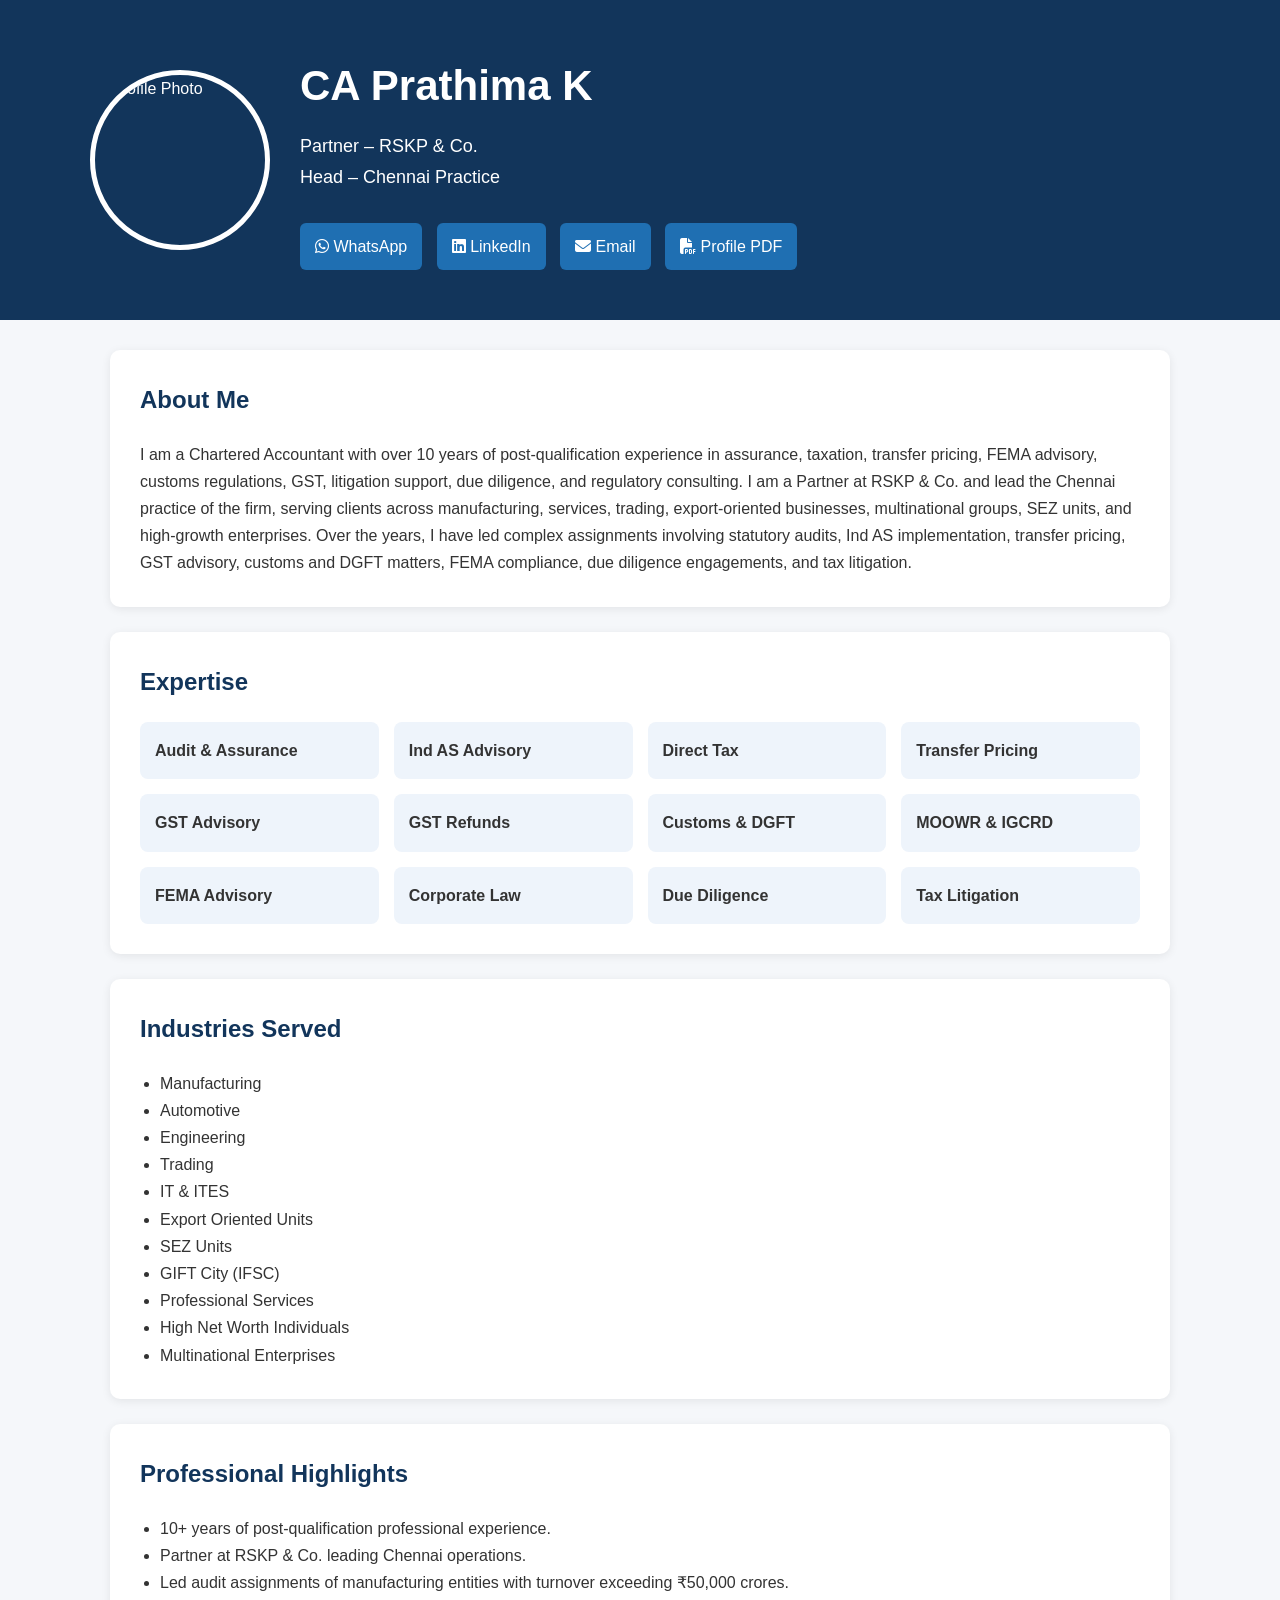
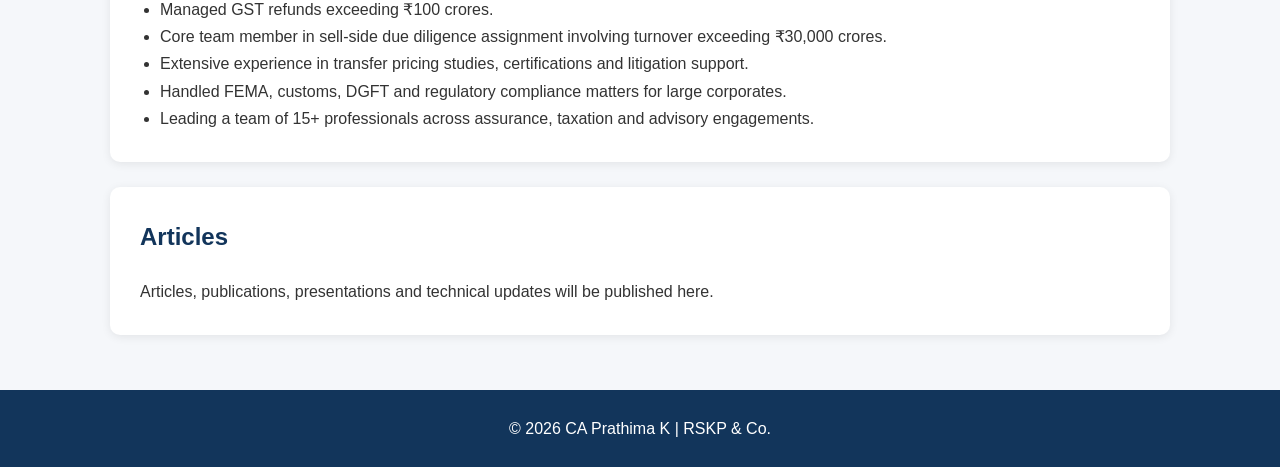
==== index.html @ 28485db4 "Add files via upload" ====
<!DOCTYPE html>
<html lang="en">

<head>
    <meta charset="UTF-8">
    <meta name="viewport" content="width=device-width, initial-scale=1.0">
    <title>Prathima K | Chartered Accountant</title>

    <link rel="stylesheet" href="style.css">

    <link rel="stylesheet"
        href="https://cdnjs.cloudflare.com/ajax/libs/font-awesome/6.5.1/css/all.min.css">
</head>

<body>

    <header>
        <div class="container hero">

            <img src="profile.jpg" alt="Profile Photo" class="profile-pic">

            <div>
                <h1>CA Prathima K</h1>

                <p class="designation">
                    Partner – RSKP & Co.
                    <br>
                    Head – Chennai Practice
                </p>

                <div class="contact-buttons">

                    <a href="https://wa.me/919999999999" target="_blank">
                        <i class="fab fa-whatsapp"></i> WhatsApp
                    </a>

                    <a href="https://linkedin.com/in/yourprofile" target="_blank">
                        <i class="fab fa-linkedin"></i> LinkedIn
                    </a>

                    <a href="mailto:yourmail@email.com">
                        <i class="fas fa-envelope"></i> Email
                    </a>

                    <a href="profile.pdf" target="_blank">
                        <i class="fas fa-file-pdf"></i> Profile PDF
                    </a>

                </div>
            </div>

        </div>
    </header>

    <main>

        <section class="card">
            <h2>About Me</h2>

            <p>
                I am a Chartered Accountant with over 10 years of post-qualification experience
                in assurance, taxation, transfer pricing, FEMA advisory, customs regulations,
                GST, litigation support, due diligence, and regulatory consulting.

                I am a Partner at RSKP & Co. and lead the Chennai practice of the firm,
                serving clients across manufacturing, services, trading, export-oriented
                businesses, multinational groups, SEZ units, and high-growth enterprises.

                Over the years, I have led complex assignments involving statutory audits,
                Ind AS implementation, transfer pricing, GST advisory, customs and DGFT
                matters, FEMA compliance, due diligence engagements, and tax litigation.
            </p>

        </section>

        <section class="card">
            <h2>Expertise</h2>

            <div class="grid">

                <div>Audit & Assurance</div>
                <div>Ind AS Advisory</div>
                <div>Direct Tax</div>
                <div>Transfer Pricing</div>
                <div>GST Advisory</div>
                <div>GST Refunds</div>
                <div>Customs & DGFT</div>
                <div>MOOWR & IGCRD</div>
                <div>FEMA Advisory</div>
                <div>Corporate Law</div>
                <div>Due Diligence</div>
                <div>Tax Litigation</div>

            </div>

        </section>

        <section class="card">
            <h2>Industries Served</h2>

            <ul>
                <li>Manufacturing</li>
                <li>Automotive</li>
                <li>Engineering</li>
                <li>Trading</li>
                <li>IT & ITES</li>
                <li>Export Oriented Units</li>
                <li>SEZ Units</li>
                <li>GIFT City (IFSC)</li>
                <li>Professional Services</li>
                <li>High Net Worth Individuals</li>
                <li>Multinational Enterprises</li>
            </ul>

        </section>

        <section class="card">
            <h2>Professional Highlights</h2>

            <ul>

                <li>10+ years of post-qualification professional experience.</li>

                <li>Partner at RSKP & Co. leading Chennai operations.</li>

                <li>Led audit assignments of manufacturing entities with turnover exceeding ₹50,000 crores.</li>

                <li>Managed GST refunds exceeding ₹100 crores.</li>

                <li>Core team member in sell-side due diligence assignment involving turnover exceeding ₹30,000 crores.</li>

                <li>Extensive experience in transfer pricing studies, certifications and litigation support.</li>

                <li>Handled FEMA, customs, DGFT and regulatory compliance matters for large corporates.</li>

                <li>Leading a team of 15+ professionals across assurance, taxation and advisory engagements.</li>

            </ul>

        </section>

        <section class="card">
            <h2>Articles</h2>

            <p>
                Articles, publications, presentations and technical updates
                will be published here.
            </p>

        </section>

    </main>

    <footer>
        © 2026 CA Prathima K | RSKP & Co.
    </footer>

</body>

</html>
---- style.css ----
*{
    margin:0;
    padding:0;
    box-sizing:border-box;
}

body{
    font-family:Arial, Helvetica, sans-serif;
    background:#f5f7fa;
    color:#333;
    line-height:1.7;
}

header{
    background:#12355b;
    color:white;
    padding:50px 20px;
}

.container{
    max-width:1100px;
    margin:auto;
}

.hero{
    display:flex;
    align-items:center;
    gap:30px;
    flex-wrap:wrap;
}

.profile-pic{
    width:180px;
    height:180px;
    border-radius:50%;
    object-fit:cover;
    border:5px solid white;
}

h1{
    font-size:42px;
}

.designation{
    margin-top:10px;
    font-size:18px;
}

.contact-buttons{
    margin-top:20px;
}

.contact-buttons a{
    text-decoration:none;
    color:white;
    background:#1f6fb2;
    padding:10px 15px;
    border-radius:6px;
    margin-right:10px;
    display:inline-block;
    margin-top:10px;
}

main{
    max-width:1100px;
    margin:auto;
    padding:30px 20px;
}

.card{
    background:white;
    padding:30px;
    margin-bottom:25px;
    border-radius:10px;
    box-shadow:0 2px 10px rgba(0,0,0,0.08);
}

.card h2{
    color:#12355b;
    margin-bottom:20px;
}

.grid{
    display:grid;
    grid-template-columns:repeat(auto-fit,minmax(220px,1fr));
    gap:15px;
}

.grid div{
    background:#eef4fb;
    padding:15px;
    border-radius:8px;
    font-weight:600;
}

ul{
    padding-left:20px;
}

footer{
    text-align:center;
    padding:25px;
    background:#12355b;
    color:white;
}

@media(max-width:768px){

    h1{
        font-size:30px;
    }

    .hero{
        text-align:center;
        justify-content:center;
    }

}
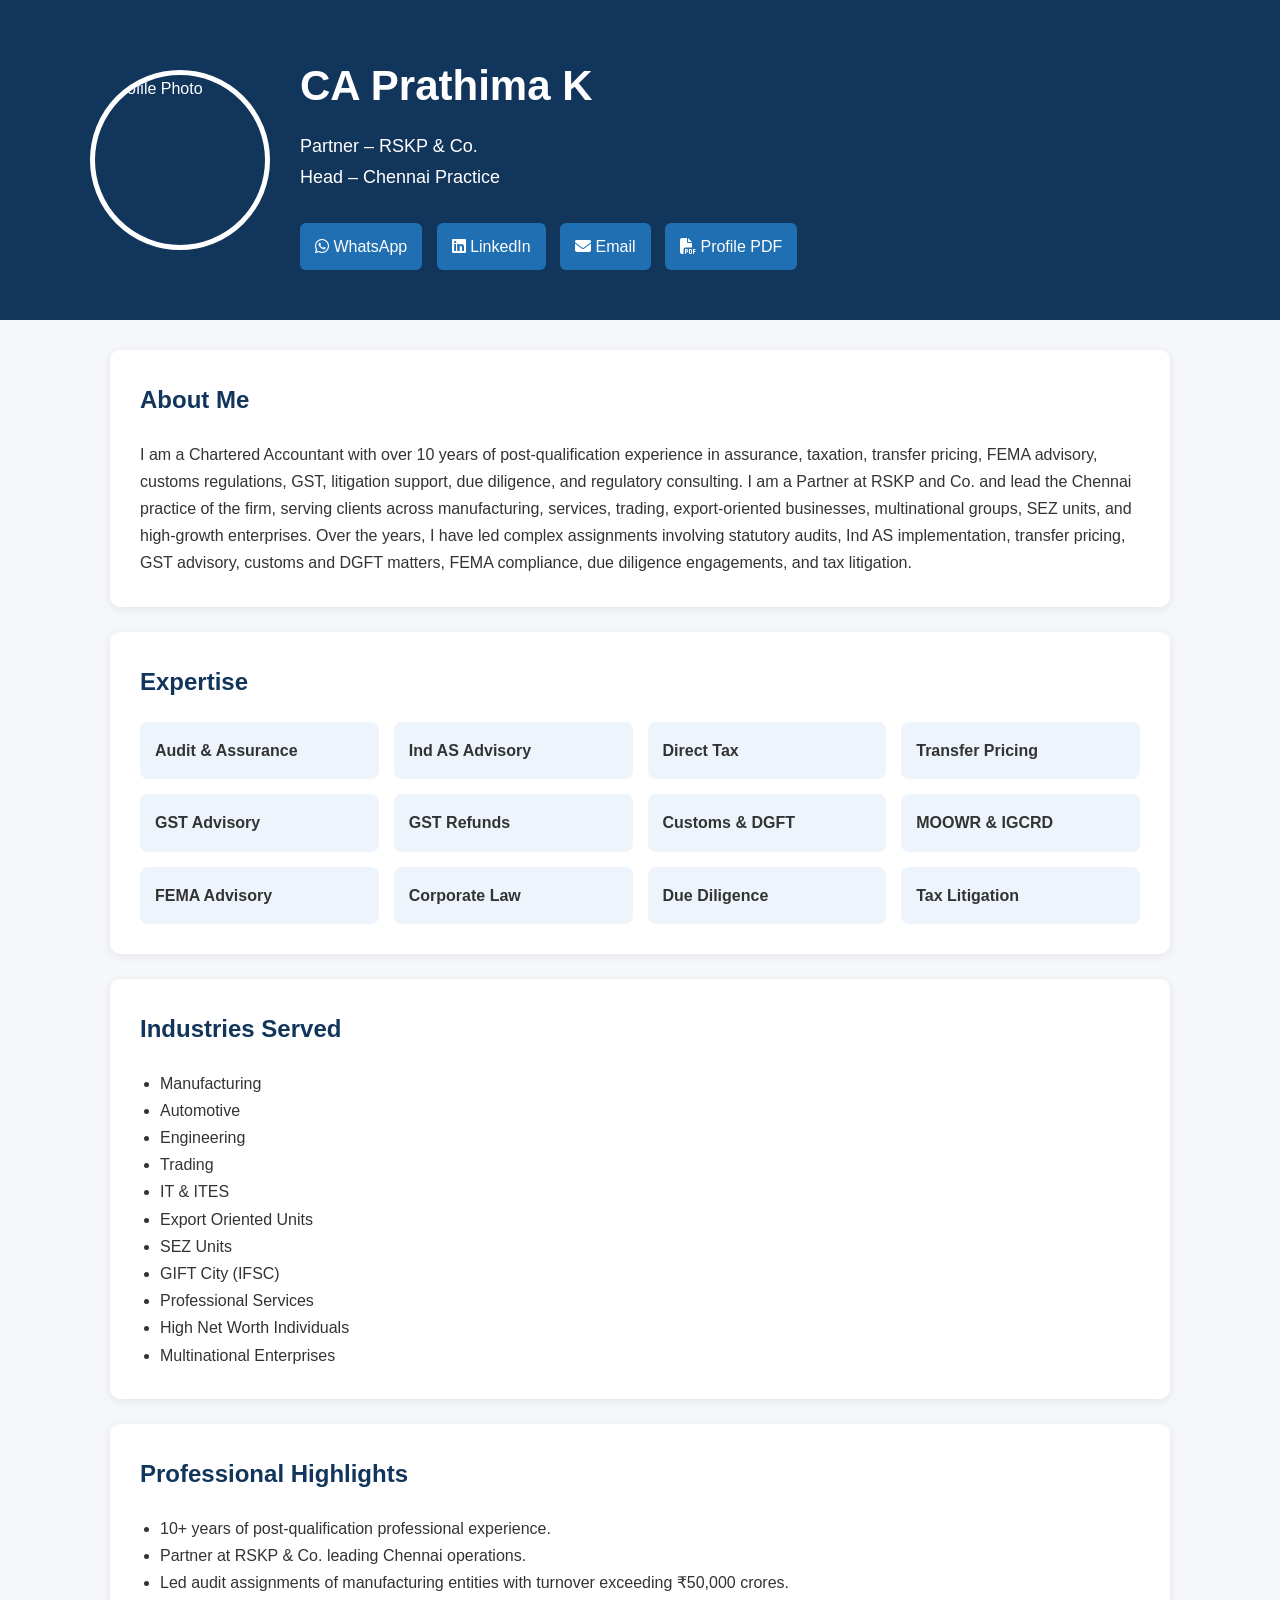
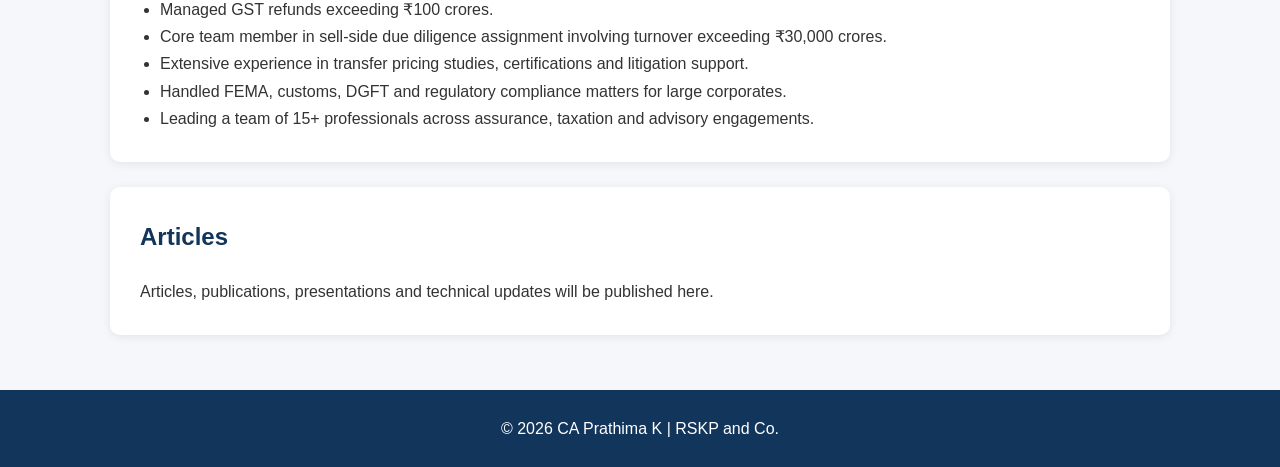
==== commit a60eda08: "index.html" ====
--- a/index.html
+++ b/index.html
@@ -62,7 +62,7 @@
                 in assurance, taxation, transfer pricing, FEMA advisory, customs regulations,
                 GST, litigation support, due diligence, and regulatory consulting.
 
-                I am a Partner at RSKP & Co. and lead the Chennai practice of the firm,
+                I am a Partner at RSKP and Co. and lead the Chennai practice of the firm,
                 serving clients across manufacturing, services, trading, export-oriented
                 businesses, multinational groups, SEZ units, and high-growth enterprises.
 
@@ -152,9 +152,9 @@
     </main>
 
     <footer>
-        © 2026 CA Prathima K | RSKP & Co.
+        © 2026 CA Prathima K | RSKP and Co.
     </footer>
 
 </body>
 
-</html>+</html>
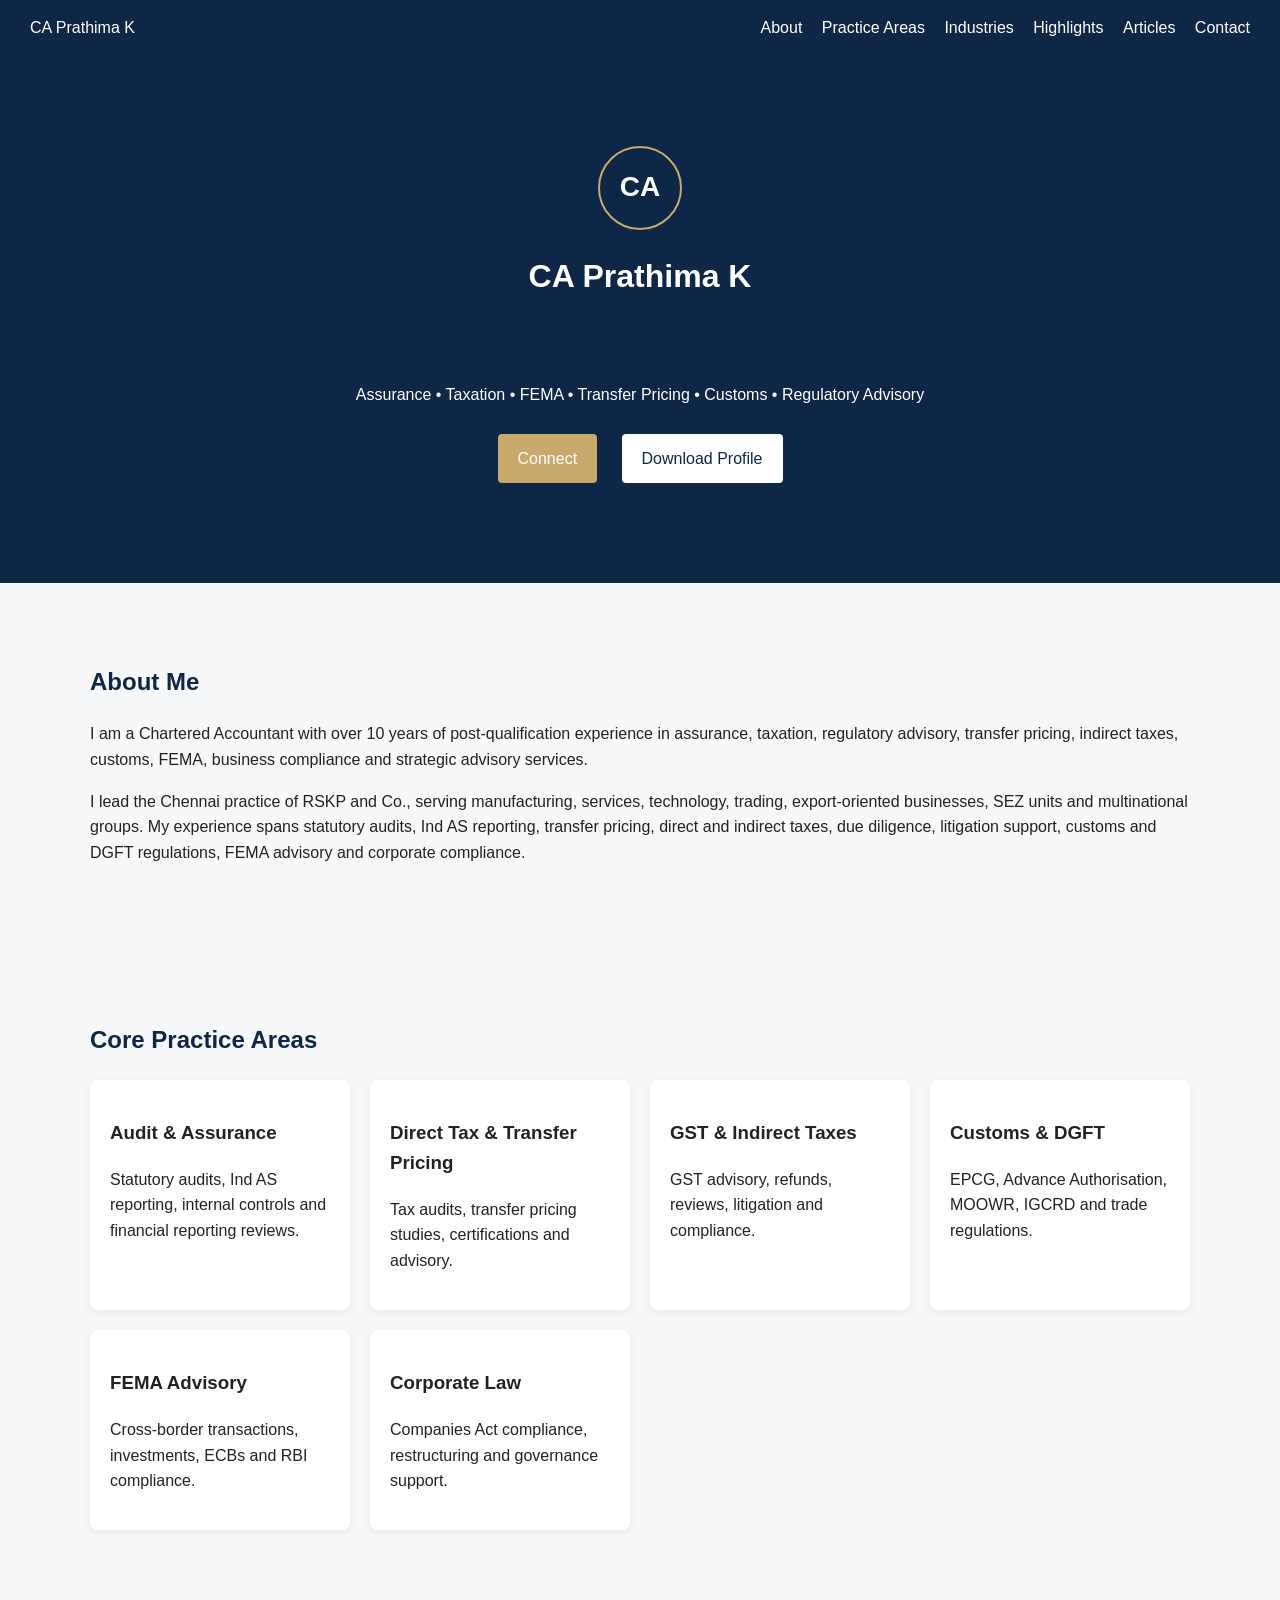
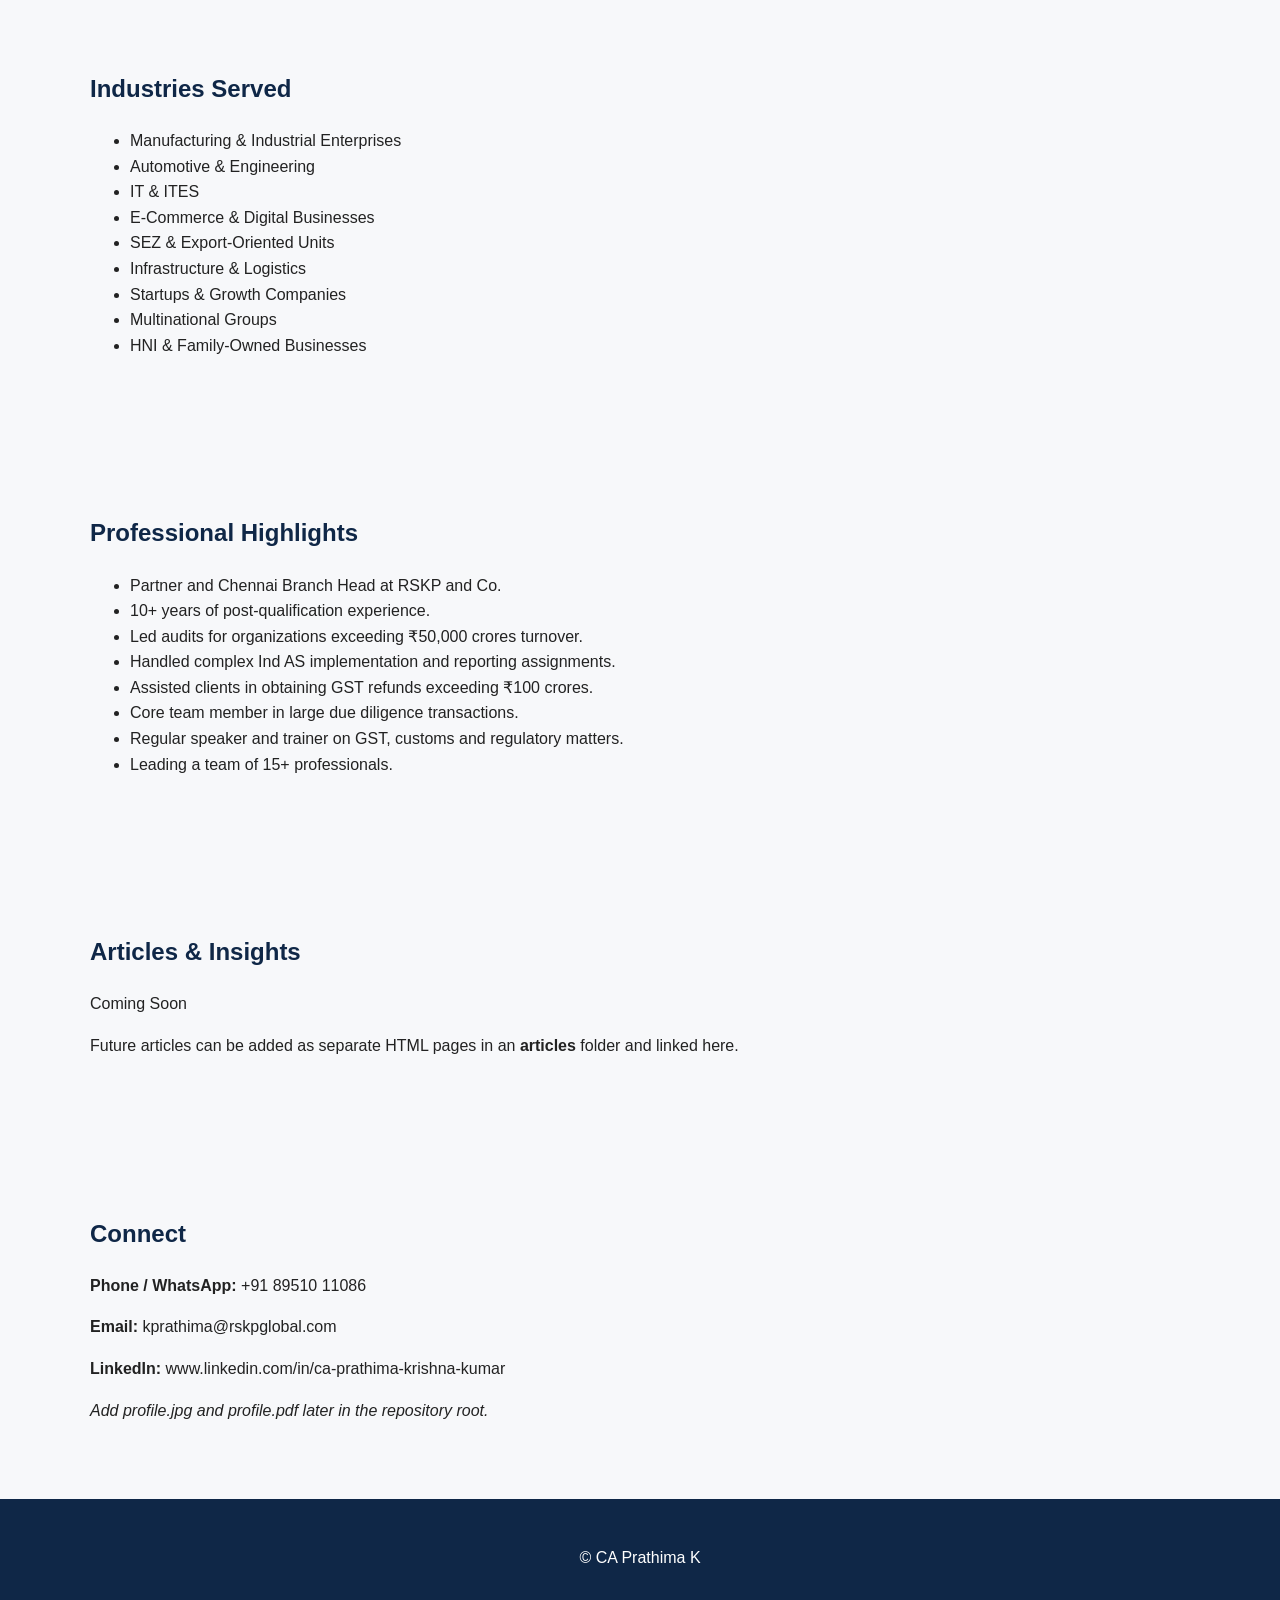
==== commit a692d2cc: "Add files via upload" ====
--- a/index.html
+++ b/index.html
@@ -1,160 +1,98 @@
-<!DOCTYPE html>
-<html lang="en">
-
-<head>
-    <meta charset="UTF-8">
-    <meta name="viewport" content="width=device-width, initial-scale=1.0">
-    <title>Prathima K | Chartered Accountant</title>
-
-    <link rel="stylesheet" href="style.css">
-
-    <link rel="stylesheet"
-        href="https://cdnjs.cloudflare.com/ajax/libs/font-awesome/6.5.1/css/all.min.css">
-</head>
-
-<body>
-
-    <header>
-        <div class="container hero">
-
-            <img src="profile.jpg" alt="Profile Photo" class="profile-pic">
-
-            <div>
-                <h1>CA Prathima K</h1>
-
-                <p class="designation">
-                    Partner – RSKP & Co.
-                    <br>
-                    Head – Chennai Practice
-                </p>
-
-                <div class="contact-buttons">
-
-                    <a href="https://wa.me/919999999999" target="_blank">
-                        <i class="fab fa-whatsapp"></i> WhatsApp
-                    </a>
-
-                    <a href="https://linkedin.com/in/yourprofile" target="_blank">
-                        <i class="fab fa-linkedin"></i> LinkedIn
-                    </a>
-
-                    <a href="mailto:yourmail@email.com">
-                        <i class="fas fa-envelope"></i> Email
-                    </a>
-
-                    <a href="profile.pdf" target="_blank">
-                        <i class="fas fa-file-pdf"></i> Profile PDF
-                    </a>
-
-                </div>
-            </div>
-
-        </div>
-    </header>
-
-    <main>
-
-        <section class="card">
-            <h2>About Me</h2>
-
-            <p>
-                I am a Chartered Accountant with over 10 years of post-qualification experience
-                in assurance, taxation, transfer pricing, FEMA advisory, customs regulations,
-                GST, litigation support, due diligence, and regulatory consulting.
-
-                I am a Partner at RSKP and Co. and lead the Chennai practice of the firm,
-                serving clients across manufacturing, services, trading, export-oriented
-                businesses, multinational groups, SEZ units, and high-growth enterprises.
-
-                Over the years, I have led complex assignments involving statutory audits,
-                Ind AS implementation, transfer pricing, GST advisory, customs and DGFT
-                matters, FEMA compliance, due diligence engagements, and tax litigation.
-            </p>
-
-        </section>
-
-        <section class="card">
-            <h2>Expertise</h2>
-
-            <div class="grid">
-
-                <div>Audit & Assurance</div>
-                <div>Ind AS Advisory</div>
-                <div>Direct Tax</div>
-                <div>Transfer Pricing</div>
-                <div>GST Advisory</div>
-                <div>GST Refunds</div>
-                <div>Customs & DGFT</div>
-                <div>MOOWR & IGCRD</div>
-                <div>FEMA Advisory</div>
-                <div>Corporate Law</div>
-                <div>Due Diligence</div>
-                <div>Tax Litigation</div>
-
-            </div>
-
-        </section>
-
-        <section class="card">
-            <h2>Industries Served</h2>
-
-            <ul>
-                <li>Manufacturing</li>
-                <li>Automotive</li>
-                <li>Engineering</li>
-                <li>Trading</li>
-                <li>IT & ITES</li>
-                <li>Export Oriented Units</li>
-                <li>SEZ Units</li>
-                <li>GIFT City (IFSC)</li>
-                <li>Professional Services</li>
-                <li>High Net Worth Individuals</li>
-                <li>Multinational Enterprises</li>
-            </ul>
-
-        </section>
-
-        <section class="card">
-            <h2>Professional Highlights</h2>
-
-            <ul>
-
-                <li>10+ years of post-qualification professional experience.</li>
-
-                <li>Partner at RSKP & Co. leading Chennai operations.</li>
-
-                <li>Led audit assignments of manufacturing entities with turnover exceeding ₹50,000 crores.</li>
-
-                <li>Managed GST refunds exceeding ₹100 crores.</li>
-
-                <li>Core team member in sell-side due diligence assignment involving turnover exceeding ₹30,000 crores.</li>
-
-                <li>Extensive experience in transfer pricing studies, certifications and litigation support.</li>
-
-                <li>Handled FEMA, customs, DGFT and regulatory compliance matters for large corporates.</li>
-
-                <li>Leading a team of 15+ professionals across assurance, taxation and advisory engagements.</li>
-
-            </ul>
-
-        </section>
-
-        <section class="card">
-            <h2>Articles</h2>
-
-            <p>
-                Articles, publications, presentations and technical updates
-                will be published here.
-            </p>
-
-        </section>
-
-    </main>
-
-    <footer>
-        © 2026 CA Prathima K | RSKP and Co.
-    </footer>
-
-</body>
-
-</html>
+<!DOCTYPE html>
+<html lang="en">
+<head>
+<meta charset="UTF-8">
+<meta name="viewport" content="width=device-width, initial-scale=1.0">
+<title>CA Prathima K</title>
+<link rel="stylesheet" href="style.css">
+</head>
+<body>
+<nav>
+<div class="brand">CA Prathima K</div>
+<div class="menu">
+<a href="#about">About</a>
+<a href="#practice">Practice Areas</a>
+<a href="#industries">Industries</a>
+<a href="#highlights">Highlights</a>
+<a href="#articles">Articles</a>
+<a href="#contact">Contact</a>
+</div>
+</nav>
+
+<header class="hero">
+<div class="hero-content">
+<div class="logo">CA</div>
+<h1>CA Prathima K</h1>
+<h2>Partner & Chennai Branch Head, RSKP and Co.</h2>
+<p>Assurance • Taxation • FEMA • Transfer Pricing • Customs • Regulatory Advisory</p>
+<a class="btn" href="#contact">Connect</a>
+<a class="btn secondary" href="profile.pdf">Download Profile</a>
+</div>
+</header>
+
+<section id="about">
+<h2>About Me</h2>
+<p>I am a Chartered Accountant with over 10 years of post-qualification experience in assurance, taxation, regulatory advisory, transfer pricing, indirect taxes, customs, FEMA, business compliance and strategic advisory services.</p>
+<p>I lead the Chennai practice of RSKP and Co., serving manufacturing, services, technology, trading, export-oriented businesses, SEZ units and multinational groups. My experience spans statutory audits, Ind AS reporting, transfer pricing, direct and indirect taxes, due diligence, litigation support, customs and DGFT regulations, FEMA advisory and corporate compliance.</p>
+</section>
+
+<section id="practice">
+<h2>Core Practice Areas</h2>
+<div class="grid">
+<div class="card"><h3>Audit & Assurance</h3><p>Statutory audits, Ind AS reporting, internal controls and financial reporting reviews.</p></div>
+<div class="card"><h3>Direct Tax & Transfer Pricing</h3><p>Tax audits, transfer pricing studies, certifications and advisory.</p></div>
+<div class="card"><h3>GST & Indirect Taxes</h3><p>GST advisory, refunds, reviews, litigation and compliance.</p></div>
+<div class="card"><h3>Customs & DGFT</h3><p>EPCG, Advance Authorisation, MOOWR, IGCRD and trade regulations.</p></div>
+<div class="card"><h3>FEMA Advisory</h3><p>Cross-border transactions, investments, ECBs and RBI compliance.</p></div>
+<div class="card"><h3>Corporate Law</h3><p>Companies Act compliance, restructuring and governance support.</p></div>
+</div>
+</section>
+
+<section id="industries">
+<h2>Industries Served</h2>
+<ul>
+<li>Manufacturing & Industrial Enterprises</li>
+<li>Automotive & Engineering</li>
+<li>IT & ITES</li>
+<li>E-Commerce & Digital Businesses</li>
+<li>SEZ & Export-Oriented Units</li>
+<li>Infrastructure & Logistics</li>
+<li>Startups & Growth Companies</li>
+<li>Multinational Groups</li>
+<li>HNI & Family-Owned Businesses</li>
+</ul>
+</section>
+
+<section id="highlights">
+<h2>Professional Highlights</h2>
+<ul>
+<li>Partner and Chennai Branch Head at RSKP and Co.</li>
+<li>10+ years of post-qualification experience.</li>
+<li>Led audits for organizations exceeding ₹50,000 crores turnover.</li>
+<li>Handled complex Ind AS implementation and reporting assignments.</li>
+<li>Assisted clients in obtaining GST refunds exceeding ₹100 crores.</li>
+<li>Core team member in large due diligence transactions.</li>
+<li>Regular speaker and trainer on GST, customs and regulatory matters.</li>
+<li>Leading a team of 15+ professionals.</li>
+</ul>
+</section>
+
+<section id="articles">
+<h2>Articles & Insights</h2>
+<p>Coming Soon</p>
+<p>Future articles can be added as separate HTML pages in an <strong>articles</strong> folder and linked here.</p>
+</section>
+
+<section id="contact">
+<h2>Connect</h2>
+<p><strong>Phone / WhatsApp:</strong> +91 89510 11086</p>
+<p><strong>Email:</strong> kprathima@rskpglobal.com</p>
+<p><strong>LinkedIn:</strong> www.linkedin.com/in/ca-prathima-krishna-kumar</p>
+<p><em>Add profile.jpg and profile.pdf later in the repository root.</em></p>
+</section>
+
+<footer>
+<p>© CA Prathima K</p>
+</footer>
+</body>
+</html>
--- a/style.css
+++ b/style.css
@@ -1,118 +1,12 @@
-*{
-    margin:0;
-    padding:0;
-    box-sizing:border-box;
-}
-
-body{
-    font-family:Arial, Helvetica, sans-serif;
-    background:#f5f7fa;
-    color:#333;
-    line-height:1.7;
-}
-
-header{
-    background:#12355b;
-    color:white;
-    padding:50px 20px;
-}
-
-.container{
-    max-width:1100px;
-    margin:auto;
-}
-
-.hero{
-    display:flex;
-    align-items:center;
-    gap:30px;
-    flex-wrap:wrap;
-}
-
-.profile-pic{
-    width:180px;
-    height:180px;
-    border-radius:50%;
-    object-fit:cover;
-    border:5px solid white;
-}
-
-h1{
-    font-size:42px;
-}
-
-.designation{
-    margin-top:10px;
-    font-size:18px;
-}
-
-.contact-buttons{
-    margin-top:20px;
-}
-
-.contact-buttons a{
-    text-decoration:none;
-    color:white;
-    background:#1f6fb2;
-    padding:10px 15px;
-    border-radius:6px;
-    margin-right:10px;
-    display:inline-block;
-    margin-top:10px;
-}
-
-main{
-    max-width:1100px;
-    margin:auto;
-    padding:30px 20px;
-}
-
-.card{
-    background:white;
-    padding:30px;
-    margin-bottom:25px;
-    border-radius:10px;
-    box-shadow:0 2px 10px rgba(0,0,0,0.08);
-}
-
-.card h2{
-    color:#12355b;
-    margin-bottom:20px;
-}
-
-.grid{
-    display:grid;
-    grid-template-columns:repeat(auto-fit,minmax(220px,1fr));
-    gap:15px;
-}
-
-.grid div{
-    background:#eef4fb;
-    padding:15px;
-    border-radius:8px;
-    font-weight:600;
-}
-
-ul{
-    padding-left:20px;
-}
-
-footer{
-    text-align:center;
-    padding:25px;
-    background:#12355b;
-    color:white;
-}
-
-@media(max-width:768px){
-
-    h1{
-        font-size:30px;
-    }
-
-    .hero{
-        text-align:center;
-        justify-content:center;
-    }
-
-}+body{font-family:Arial,sans-serif;margin:0;line-height:1.6;color:#222;background:#f7f8fa}
+nav{position:sticky;top:0;background:#0f2747;color:#fff;padding:15px 30px;display:flex;justify-content:space-between;z-index:1000}
+nav a{color:#fff;text-decoration:none;margin-left:15px}
+.hero{background:#0f2747;color:#fff;padding:90px 20px;text-align:center}
+.logo{width:80px;height:80px;border:2px solid #c8a96a;border-radius:50%;display:inline-flex;align-items:center;justify-content:center;margin:auto;font-weight:bold;font-size:28px}
+.btn{display:inline-block;margin:10px;padding:12px 20px;background:#c8a96a;color:#fff;text-decoration:none;border-radius:4px}
+.btn.secondary{background:#fff;color:#0f2747}
+section{max-width:1100px;margin:auto;padding:60px 20px}
+h2{color:#0f2747}
+.grid{display:grid;grid-template-columns:repeat(auto-fit,minmax(250px,1fr));gap:20px}
+.card{background:#fff;padding:20px;border-radius:8px;box-shadow:0 2px 8px rgba(0,0,0,.08)}
+footer{text-align:center;padding:30px;background:#0f2747;color:#fff}
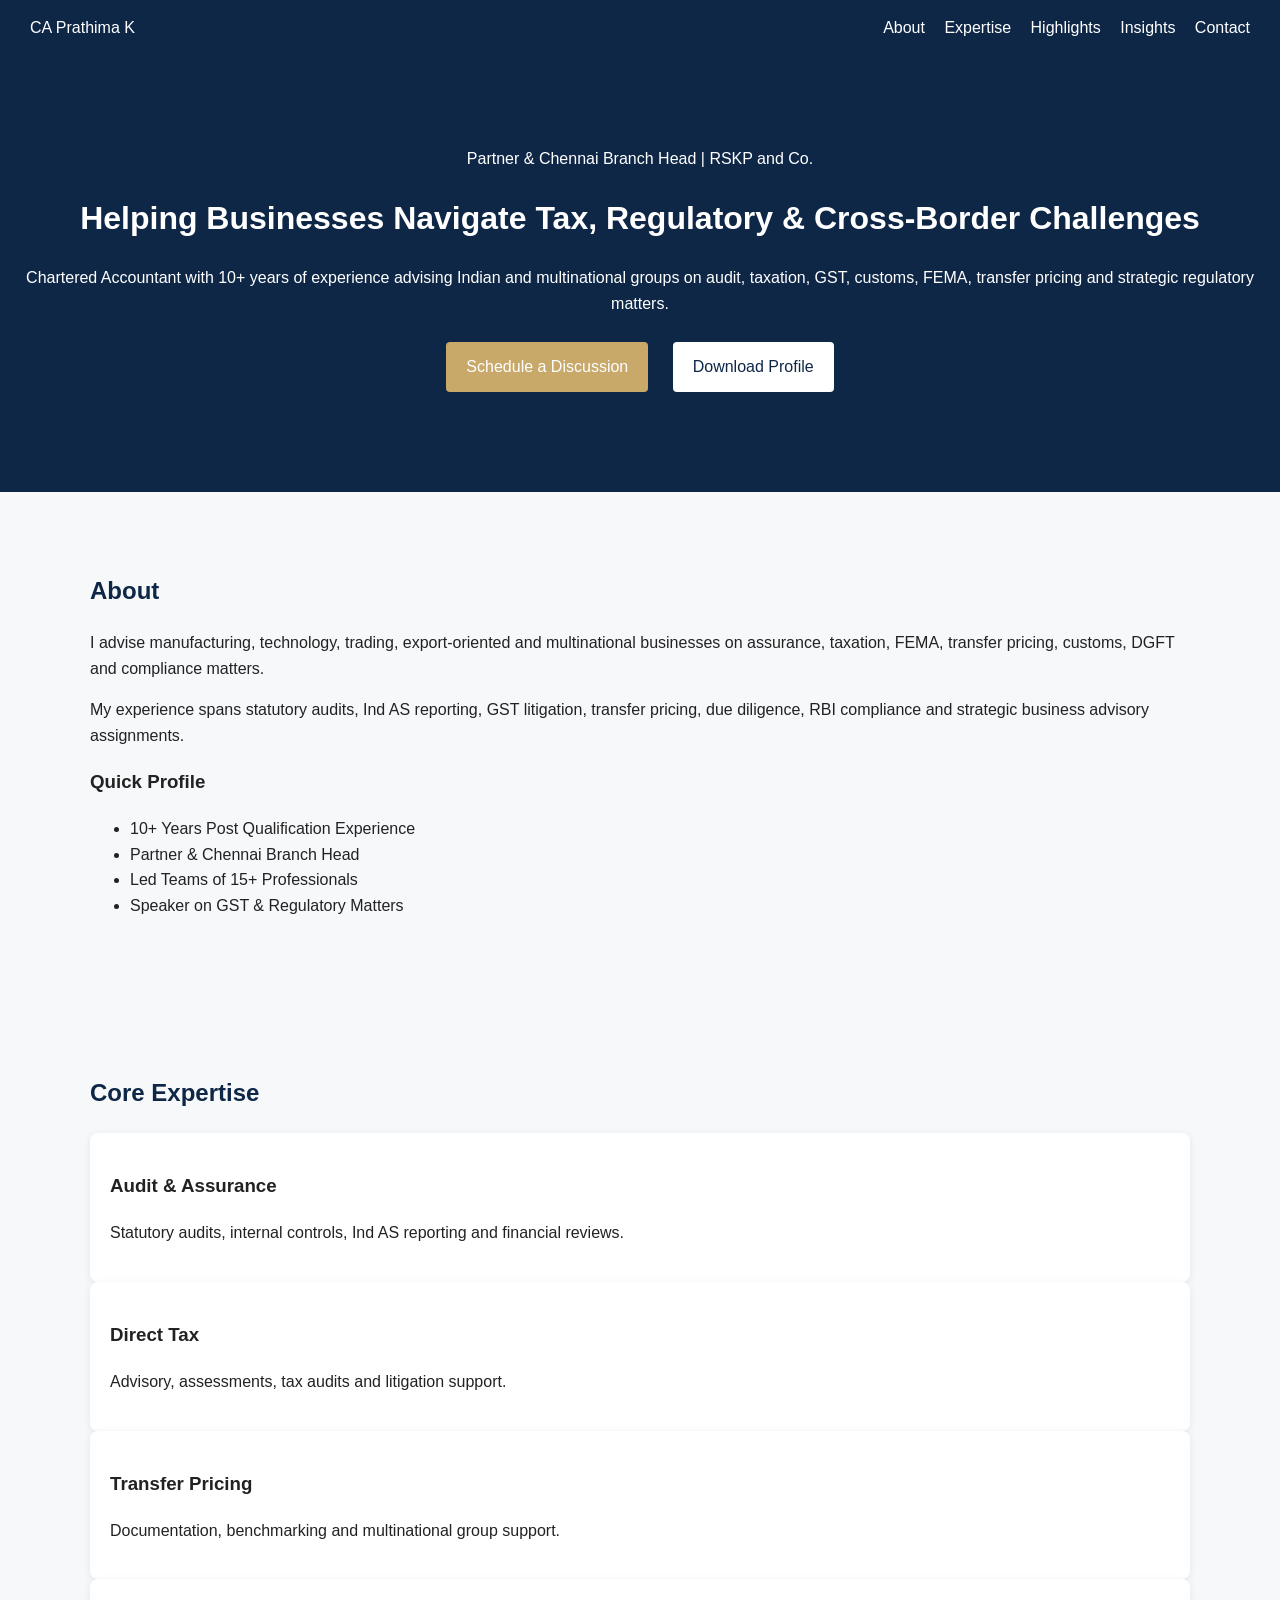
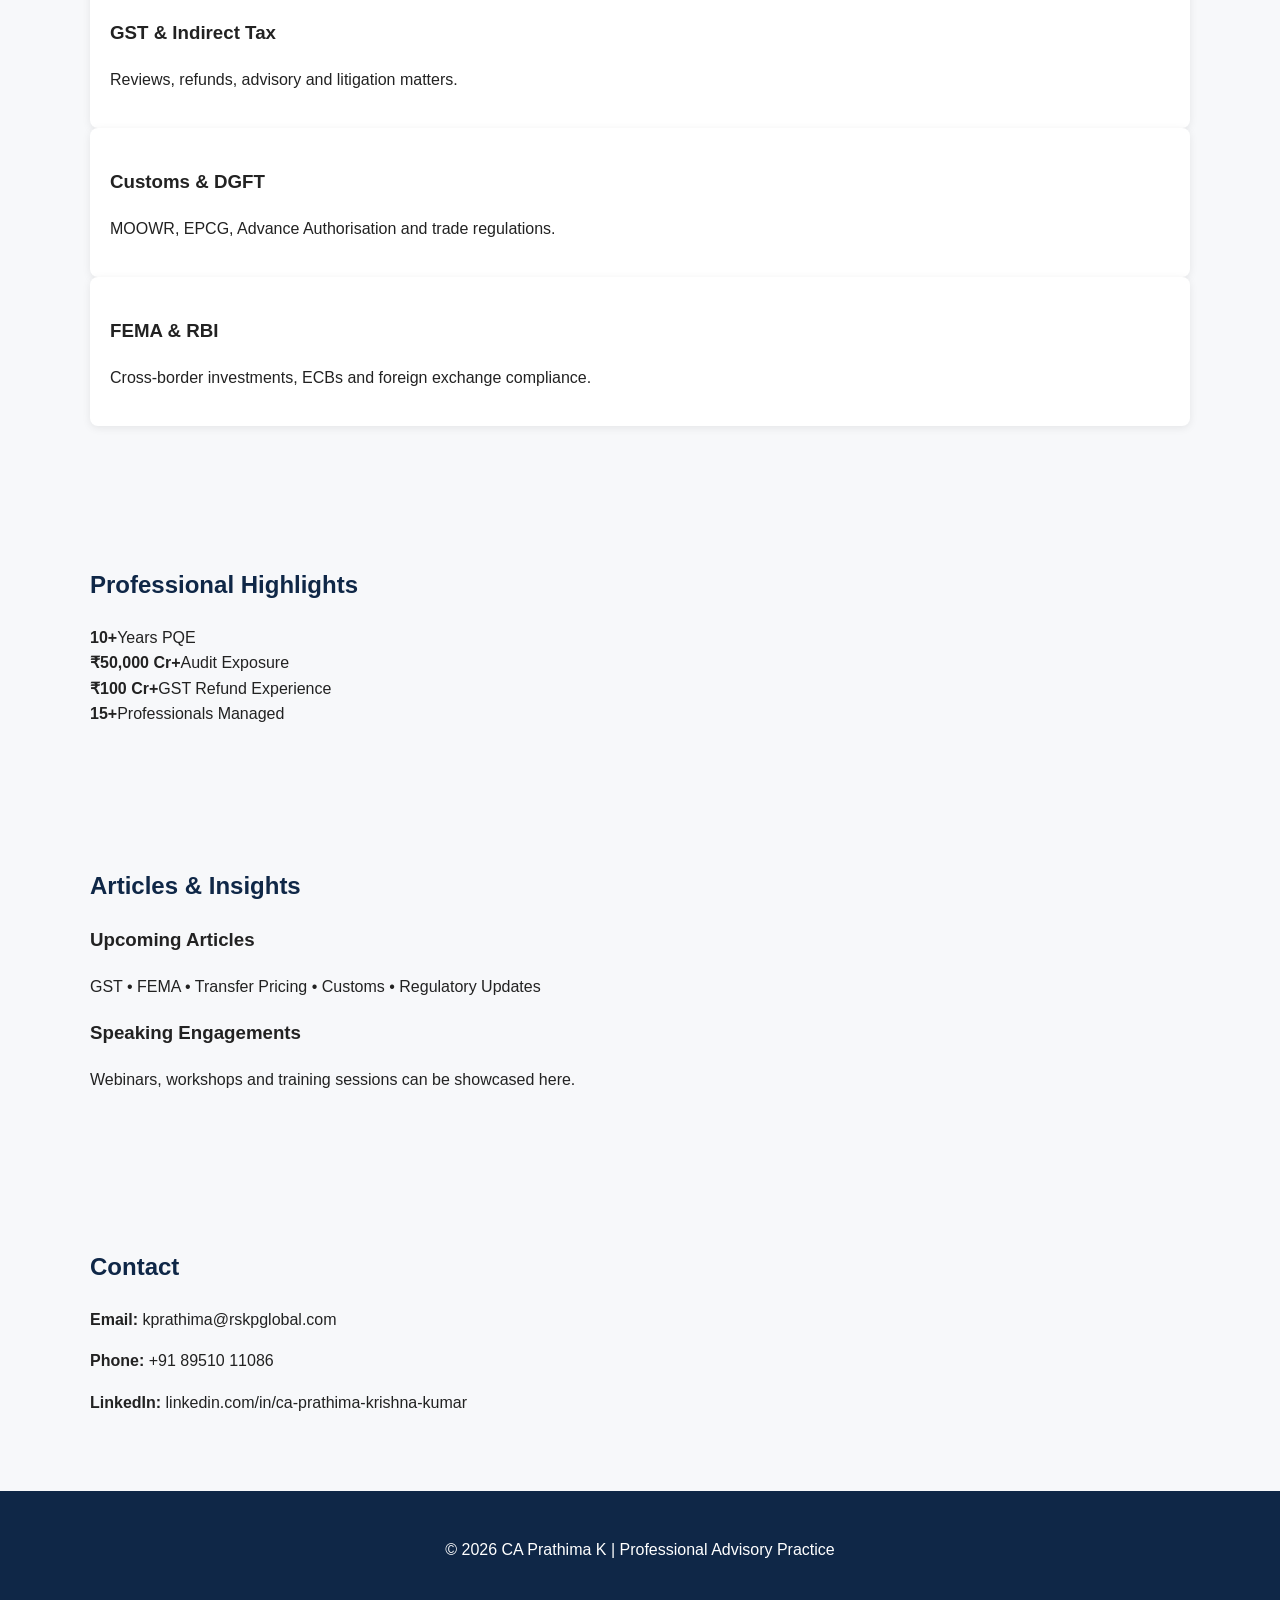
==== commit 79f05b8a: "Rename premium_index.html to index.html" ====
--- a/index.html
+++ b/index.html
@@ -3,96 +3,111 @@
 <head>
 <meta charset="UTF-8">
 <meta name="viewport" content="width=device-width, initial-scale=1.0">
-<title>CA Prathima K</title>
+<title>CA Prathima K | Strategic Tax & Regulatory Advisor</title>
 <link rel="stylesheet" href="style.css">
 </head>
 <body>
-<nav>
-<div class="brand">CA Prathima K</div>
-<div class="menu">
-<a href="#about">About</a>
-<a href="#practice">Practice Areas</a>
-<a href="#industries">Industries</a>
-<a href="#highlights">Highlights</a>
-<a href="#articles">Articles</a>
-<a href="#contact">Contact</a>
-</div>
+
+<nav class="navbar">
+  <div class="brand">CA Prathima K</div>
+  <div class="menu">
+    <a href="#about">About</a>
+    <a href="#expertise">Expertise</a>
+    <a href="#highlights">Highlights</a>
+    <a href="#insights">Insights</a>
+    <a href="#contact">Contact</a>
+  </div>
 </nav>
 
 <header class="hero">
-<div class="hero-content">
-<div class="logo">CA</div>
-<h1>CA Prathima K</h1>
-<h2>Partner & Chennai Branch Head, RSKP and Co.</h2>
-<p>Assurance • Taxation • FEMA • Transfer Pricing • Customs • Regulatory Advisory</p>
-<a class="btn" href="#contact">Connect</a>
-<a class="btn secondary" href="profile.pdf">Download Profile</a>
-</div>
+  <div class="overlay"></div>
+  <div class="hero-content">
+    <div class="badge">Partner & Chennai Branch Head | RSKP and Co.</div>
+    <h1>Helping Businesses Navigate Tax, Regulatory & Cross-Border Challenges</h1>
+    <p>
+      Chartered Accountant with 10+ years of experience advising Indian and multinational groups on
+      audit, taxation, GST, customs, FEMA, transfer pricing and strategic regulatory matters.
+    </p>
+    <div class="hero-buttons">
+      <a href="#contact" class="btn">Schedule a Discussion</a>
+      <a href="profile.pdf" class="btn secondary">Download Profile</a>
+    </div>
+  </div>
 </header>
 
 <section id="about">
-<h2>About Me</h2>
-<p>I am a Chartered Accountant with over 10 years of post-qualification experience in assurance, taxation, regulatory advisory, transfer pricing, indirect taxes, customs, FEMA, business compliance and strategic advisory services.</p>
-<p>I lead the Chennai practice of RSKP and Co., serving manufacturing, services, technology, trading, export-oriented businesses, SEZ units and multinational groups. My experience spans statutory audits, Ind AS reporting, transfer pricing, direct and indirect taxes, due diligence, litigation support, customs and DGFT regulations, FEMA advisory and corporate compliance.</p>
+  <div class="two-col">
+    <div>
+      <h2>About</h2>
+      <p>
+        I advise manufacturing, technology, trading, export-oriented and multinational businesses on
+        assurance, taxation, FEMA, transfer pricing, customs, DGFT and compliance matters.
+      </p>
+      <p>
+        My experience spans statutory audits, Ind AS reporting, GST litigation, transfer pricing,
+        due diligence, RBI compliance and strategic business advisory assignments.
+      </p>
+    </div>
+    <div class="profile-card">
+      <h3>Quick Profile</h3>
+      <ul>
+        <li>10+ Years Post Qualification Experience</li>
+        <li>Partner & Chennai Branch Head</li>
+        <li>Led Teams of 15+ Professionals</li>
+        <li>Speaker on GST & Regulatory Matters</li>
+      </ul>
+    </div>
+  </div>
 </section>
 
-<section id="practice">
-<h2>Core Practice Areas</h2>
-<div class="grid">
-<div class="card"><h3>Audit & Assurance</h3><p>Statutory audits, Ind AS reporting, internal controls and financial reporting reviews.</p></div>
-<div class="card"><h3>Direct Tax & Transfer Pricing</h3><p>Tax audits, transfer pricing studies, certifications and advisory.</p></div>
-<div class="card"><h3>GST & Indirect Taxes</h3><p>GST advisory, refunds, reviews, litigation and compliance.</p></div>
-<div class="card"><h3>Customs & DGFT</h3><p>EPCG, Advance Authorisation, MOOWR, IGCRD and trade regulations.</p></div>
-<div class="card"><h3>FEMA Advisory</h3><p>Cross-border transactions, investments, ECBs and RBI compliance.</p></div>
-<div class="card"><h3>Corporate Law</h3><p>Companies Act compliance, restructuring and governance support.</p></div>
+<section id="expertise">
+<h2>Core Expertise</h2>
+<div class="cards">
+<div class="card"><h3>Audit & Assurance</h3><p>Statutory audits, internal controls, Ind AS reporting and financial reviews.</p></div>
+<div class="card"><h3>Direct Tax</h3><p>Advisory, assessments, tax audits and litigation support.</p></div>
+<div class="card"><h3>Transfer Pricing</h3><p>Documentation, benchmarking and multinational group support.</p></div>
+<div class="card"><h3>GST & Indirect Tax</h3><p>Reviews, refunds, advisory and litigation matters.</p></div>
+<div class="card"><h3>Customs & DGFT</h3><p>MOOWR, EPCG, Advance Authorisation and trade regulations.</p></div>
+<div class="card"><h3>FEMA & RBI</h3><p>Cross-border investments, ECBs and foreign exchange compliance.</p></div>
 </div>
-</section>
-
-<section id="industries">
-<h2>Industries Served</h2>
-<ul>
-<li>Manufacturing & Industrial Enterprises</li>
-<li>Automotive & Engineering</li>
-<li>IT & ITES</li>
-<li>E-Commerce & Digital Businesses</li>
-<li>SEZ & Export-Oriented Units</li>
-<li>Infrastructure & Logistics</li>
-<li>Startups & Growth Companies</li>
-<li>Multinational Groups</li>
-<li>HNI & Family-Owned Businesses</li>
-</ul>
 </section>
 
 <section id="highlights">
 <h2>Professional Highlights</h2>
-<ul>
-<li>Partner and Chennai Branch Head at RSKP and Co.</li>
-<li>10+ years of post-qualification experience.</li>
-<li>Led audits for organizations exceeding ₹50,000 crores turnover.</li>
-<li>Handled complex Ind AS implementation and reporting assignments.</li>
-<li>Assisted clients in obtaining GST refunds exceeding ₹100 crores.</li>
-<li>Core team member in large due diligence transactions.</li>
-<li>Regular speaker and trainer on GST, customs and regulatory matters.</li>
-<li>Leading a team of 15+ professionals.</li>
-</ul>
+<div class="stats">
+<div><strong>10+</strong><span>Years PQE</span></div>
+<div><strong>₹50,000 Cr+</strong><span>Audit Exposure</span></div>
+<div><strong>₹100 Cr+</strong><span>GST Refund Experience</span></div>
+<div><strong>15+</strong><span>Professionals Managed</span></div>
+</div>
 </section>
 
-<section id="articles">
+<section id="insights">
 <h2>Articles & Insights</h2>
-<p>Coming Soon</p>
-<p>Future articles can be added as separate HTML pages in an <strong>articles</strong> folder and linked here.</p>
+<div class="timeline">
+<div class="timeline-item">
+<h3>Upcoming Articles</h3>
+<p>GST • FEMA • Transfer Pricing • Customs • Regulatory Updates</p>
+</div>
+<div class="timeline-item">
+<h3>Speaking Engagements</h3>
+<p>Webinars, workshops and training sessions can be showcased here.</p>
+</div>
+</div>
 </section>
 
 <section id="contact">
-<h2>Connect</h2>
-<p><strong>Phone / WhatsApp:</strong> +91 89510 11086</p>
+<h2>Contact</h2>
+<div class="contact-card">
 <p><strong>Email:</strong> kprathima@rskpglobal.com</p>
-<p><strong>LinkedIn:</strong> www.linkedin.com/in/ca-prathima-krishna-kumar</p>
-<p><em>Add profile.jpg and profile.pdf later in the repository root.</em></p>
+<p><strong>Phone:</strong> +91 89510 11086</p>
+<p><strong>LinkedIn:</strong> linkedin.com/in/ca-prathima-krishna-kumar</p>
+</div>
 </section>
 
 <footer>
-<p>© CA Prathima K</p>
+<p>© 2026 CA Prathima K | Professional Advisory Practice</p>
 </footer>
+
 </body>
-</html>+</html>
